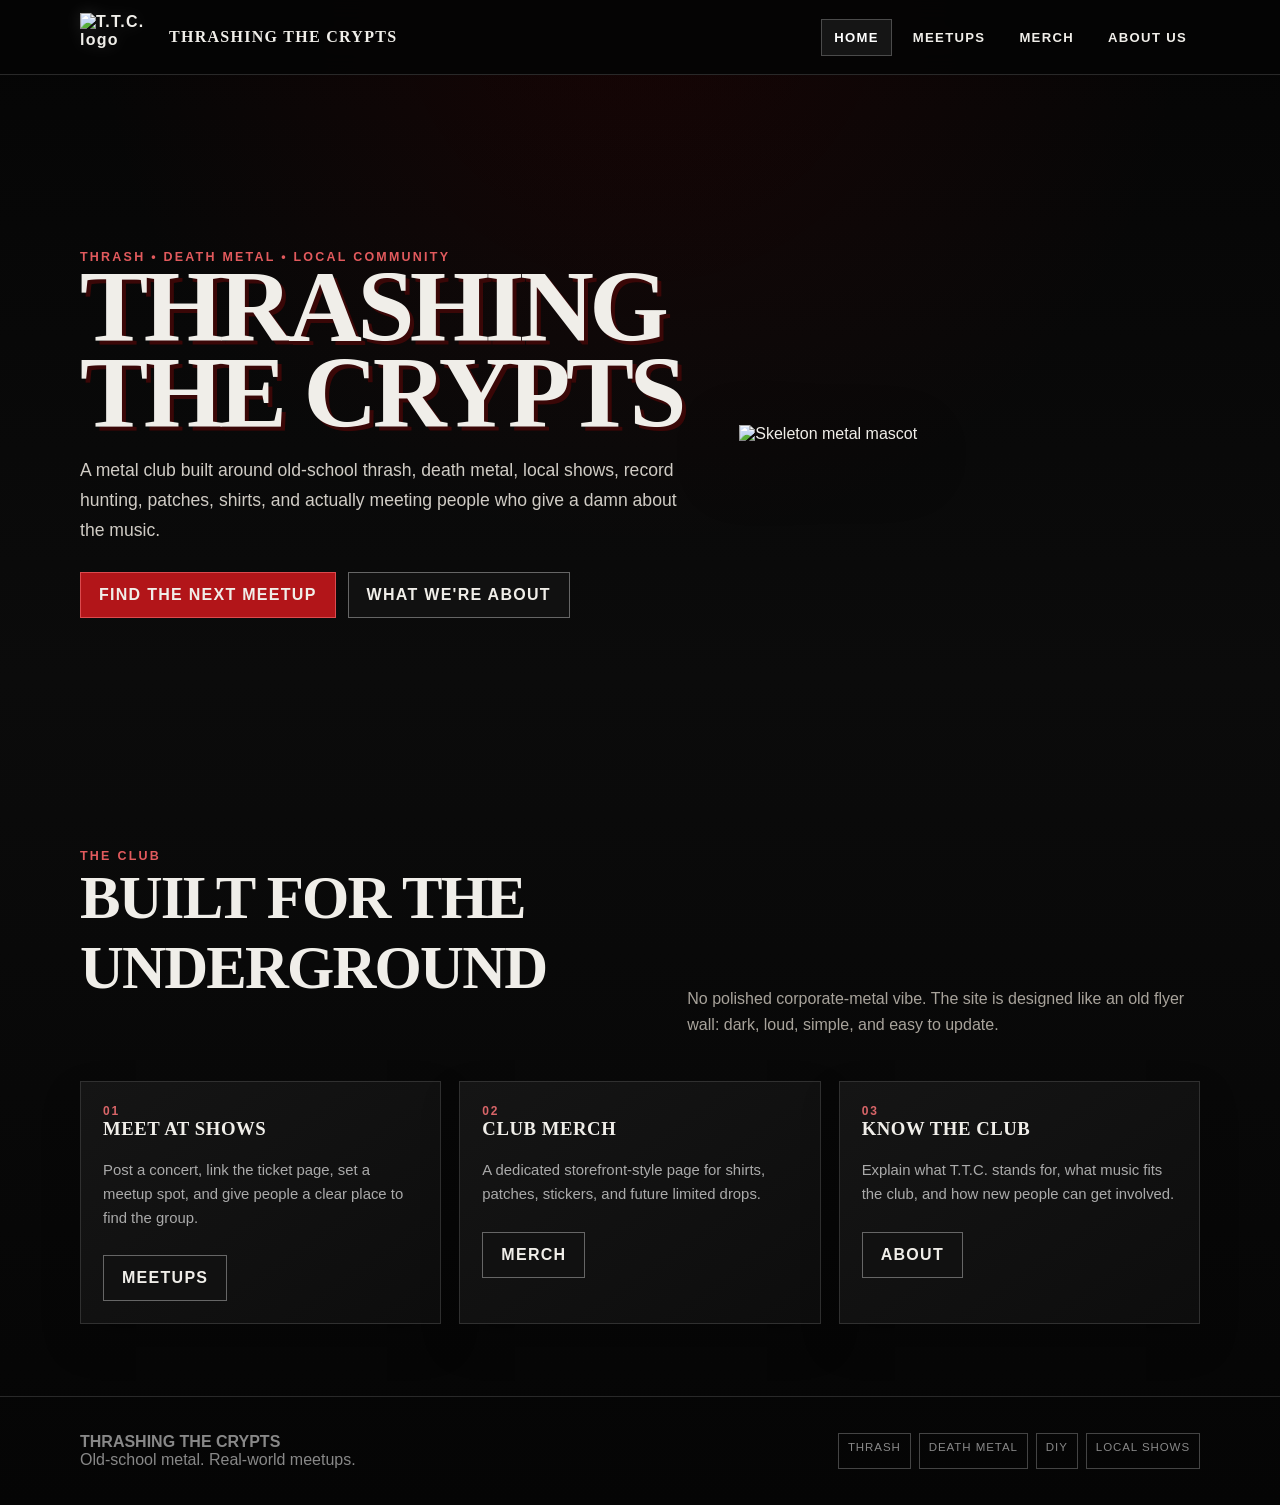
==== index.html @ abac71ce "Add files via upload" ====
<!doctype html>
<html lang="en">
<head>
<meta charset="utf-8">
<meta name="viewport" content="width=device-width,initial-scale=1">
<meta name="theme-color" content="#070707">
<title>Home | Thrashing the Crypts</title>
<meta name="description" content="Thrashing the Crypts — an old-school thrash and death metal club for meetups, shows, merch, and community.">
<link rel="stylesheet" href="styles.css">
<script defer src="script.js"></script>
</head>
<body>
<header>
  <div class="wrap nav">
    <a class="brand" href="index.html"><img src="assets/ttc-logo.png" alt="T.T.C. logo"><span>Thrashing the Crypts</span></a>
    <nav><a class="active" href="index.html">Home</a><a class="" href="meetups.html">Meetups</a><a class="" href="merch.html">Merch</a><a class="" href="about.html">About Us</a></nav>
  </div>
</header>

<main>
<section class="wrap hero">
  <div>
    <div class="eyebrow">Thrash • Death Metal • Local Community</div>
    <h1>Thrashing<br>the Crypts</h1>
    <p class="lead">A metal club built around old-school thrash, death metal, local shows, record hunting, patches, shirts, and actually meeting people who give a damn about the music.</p>
    <div class="actions">
      <a class="btn primary" href="meetups.html">Find the next meetup</a>
      <a class="btn" href="about.html">What we're about</a>
    </div>
  </div>
  <div class="hero-art"><img src="assets/skeleton-warrior.png" alt="Skeleton metal mascot"></div>
</section>
<section class="section">
  <div class="wrap">
    <div class="section-head"><div><div class="eyebrow">The club</div><h2>Built for the underground</h2></div>
    <p>No polished corporate-metal vibe. The site is designed like an old flyer wall: dark, loud, simple, and easy to update.</p></div>
    <div class="grid">
      <article class="card"><div class="kicker">01</div><h3>Meet at shows</h3><p class="meta">Post a concert, link the ticket page, set a meetup spot, and give people a clear place to find the group.</p><a class="btn" href="meetups.html">Meetups</a></article>
      <article class="card"><div class="kicker">02</div><h3>Club merch</h3><p class="meta">A dedicated storefront-style page for shirts, patches, stickers, and future limited drops.</p><a class="btn" href="merch.html">Merch</a></article>
      <article class="card"><div class="kicker">03</div><h3>Know the club</h3><p class="meta">Explain what T.T.C. stands for, what music fits the club, and how new people can get involved.</p><a class="btn" href="about.html">About</a></article>
    </div>
  </div>
</section>
</main>

<footer>
  <div class="wrap footer-row">
    <div><strong>THRASHING THE CRYPTS</strong><br><span>Old-school metal. Real-world meetups.</span></div>
    <div class="badge-row"><span class="badge">Thrash</span><span class="badge">Death Metal</span><span class="badge">DIY</span><span class="badge">Local Shows</span></div>
  </div>
</footer>
</body>
</html>
---- styles.css ----
:root{
  --bg:#070707;
  --panel:#111;
  --panel2:#181818;
  --ink:#f0eee9;
  --muted:#a8a39b;
  --red:#b21519;
  --steel:#c8d0d8;
  --line:#373737;
}
*{box-sizing:border-box}
html{scroll-behavior:smooth}
body{
  margin:0;
  background:
    radial-gradient(circle at top, rgba(120,0,0,.15), transparent 34rem),
    linear-gradient(180deg,#050505,#0b0b0b 45%,#050505);
  color:var(--ink);
  font-family:Arial,Helvetica,sans-serif;
  min-height:100vh;
}
a{color:inherit}
.wrap{width:min(1120px,calc(100% - 32px));margin:auto}
header{
  position:sticky;top:0;z-index:20;
  background:rgba(5,5,5,.92);
  border-bottom:1px solid #292929;
  backdrop-filter:blur(12px);
}
.nav{display:flex;align-items:center;justify-content:space-between;gap:20px;min-height:74px}
.brand{display:flex;align-items:center;gap:13px;text-decoration:none;font-weight:900;letter-spacing:.08em}
.brand img{width:76px;height:48px;object-fit:contain;filter:drop-shadow(0 0 8px rgba(255,255,255,.14))}
.brand span{font-family:Georgia,serif;text-transform:uppercase}
nav{display:flex;gap:8px;flex-wrap:wrap}
nav a{
  text-decoration:none;text-transform:uppercase;font-weight:800;
  font-size:.82rem;letter-spacing:.1em;padding:10px 12px;border:1px solid transparent;
}
nav a:hover,nav a.active{border-color:#4b4b4b;background:#151515;color:#fff}
.hero{
  min-height:78vh;display:grid;grid-template-columns:1.15fr .85fr;
  gap:36px;align-items:center;padding:60px 0 44px;
}
.eyebrow{color:#e25a5d;font-weight:900;letter-spacing:.18em;text-transform:uppercase;font-size:.78rem}
h1,h2,h3{font-family:Georgia,"Times New Roman",serif;text-transform:uppercase;margin-top:0}
h1{font-size:clamp(3.2rem,8vw,7.2rem);line-height:.84;letter-spacing:-.045em;margin-bottom:20px;text-shadow:4px 4px 0 #3a0707}
h2{font-size:clamp(2rem,5vw,3.8rem);letter-spacing:-.03em}
h3{letter-spacing:.03em}
.lead{font-size:1.1rem;line-height:1.7;color:#d0ccc5;max-width:700px}
.hero-art{display:flex;align-items:center;justify-content:center}
.hero-art img{width:min(100%,520px);max-height:620px;object-fit:contain;filter:drop-shadow(0 20px 30px #000)}
.actions{display:flex;gap:12px;flex-wrap:wrap;margin-top:26px}
.btn{
  display:inline-block;text-decoration:none;font-weight:900;text-transform:uppercase;
  letter-spacing:.08em;border:1px solid #666;padding:13px 18px;background:#111;
}
.btn.primary{background:var(--red);border-color:#dc4a4e}
.btn:hover{transform:translateY(-1px);filter:brightness(1.12)}
.section{padding:72px 0}
.section.tight{padding-top:35px}
.section-head{display:flex;justify-content:space-between;align-items:end;gap:24px;margin-bottom:28px}
.section-head p{max-width:620px;color:var(--muted);line-height:1.6}
.grid{display:grid;grid-template-columns:repeat(3,1fr);gap:18px}
.card{
  background:linear-gradient(145deg,#151515,#0d0d0d);
  border:1px solid #303030;padding:22px;position:relative;overflow:hidden;
  box-shadow:0 18px 36px rgba(0,0,0,.22);
}
.card::after{
  content:"";position:absolute;inset:auto -30% -80% 30%;height:180px;
  background:radial-gradient(circle,rgba(177,21,25,.15),transparent 70%);
}
.kicker{font-size:.75rem;text-transform:uppercase;color:#d86568;letter-spacing:.15em;font-weight:900}
.meta{color:#aaa;line-height:1.6;font-size:.93rem}
.card .btn{position:relative;z-index:2;margin-top:10px}
.band{font-size:1.6rem;margin:8px 0 6px}
.form-grid{display:grid;grid-template-columns:repeat(2,1fr);gap:14px}
label{display:block;font-weight:800;text-transform:uppercase;letter-spacing:.06em;font-size:.76rem;margin-bottom:7px}
input,textarea{
  width:100%;background:#0a0a0a;color:white;border:1px solid #404040;padding:12px;font:inherit;
}
textarea{min-height:110px;resize:vertical}
.full{grid-column:1/-1}
.notice{border-left:4px solid var(--red);padding:14px 16px;background:#141414;color:#c8c4bd;margin:18px 0}
.product img{width:100%;aspect-ratio:1/1;object-fit:contain;background:#080808;border:1px solid #282828;margin-bottom:16px}
.price{font-weight:900;font-size:1.2rem}
footer{border-top:1px solid #292929;padding:36px 0;color:#888}
.footer-row{display:flex;justify-content:space-between;gap:24px;flex-wrap:wrap}
.badge-row{display:flex;gap:8px;flex-wrap:wrap}
.badge{border:1px solid #444;padding:7px 9px;text-transform:uppercase;font-size:.72rem;letter-spacing:.08em}
.empty-state{color:#9c9892;border:1px dashed #3c3c3c;padding:26px;text-align:center}
.about-layout{display:grid;grid-template-columns:.8fr 1.2fr;gap:28px}
.about-logo img{width:100%;max-width:430px;object-fit:contain}
.rule{height:1px;background:linear-gradient(90deg,var(--red),transparent);margin:28px 0}
@media (max-width:850px){
  .hero,.about-layout{grid-template-columns:1fr}
  .hero{padding-top:38px}
  .hero-art{order:-1}
  .hero-art img{max-height:340px}
  .grid{grid-template-columns:1fr}
  .form-grid{grid-template-columns:1fr}
  .full{grid-column:auto}
  .nav{align-items:flex-start;padding:13px 0;flex-direction:column}
  header{position:relative}
}
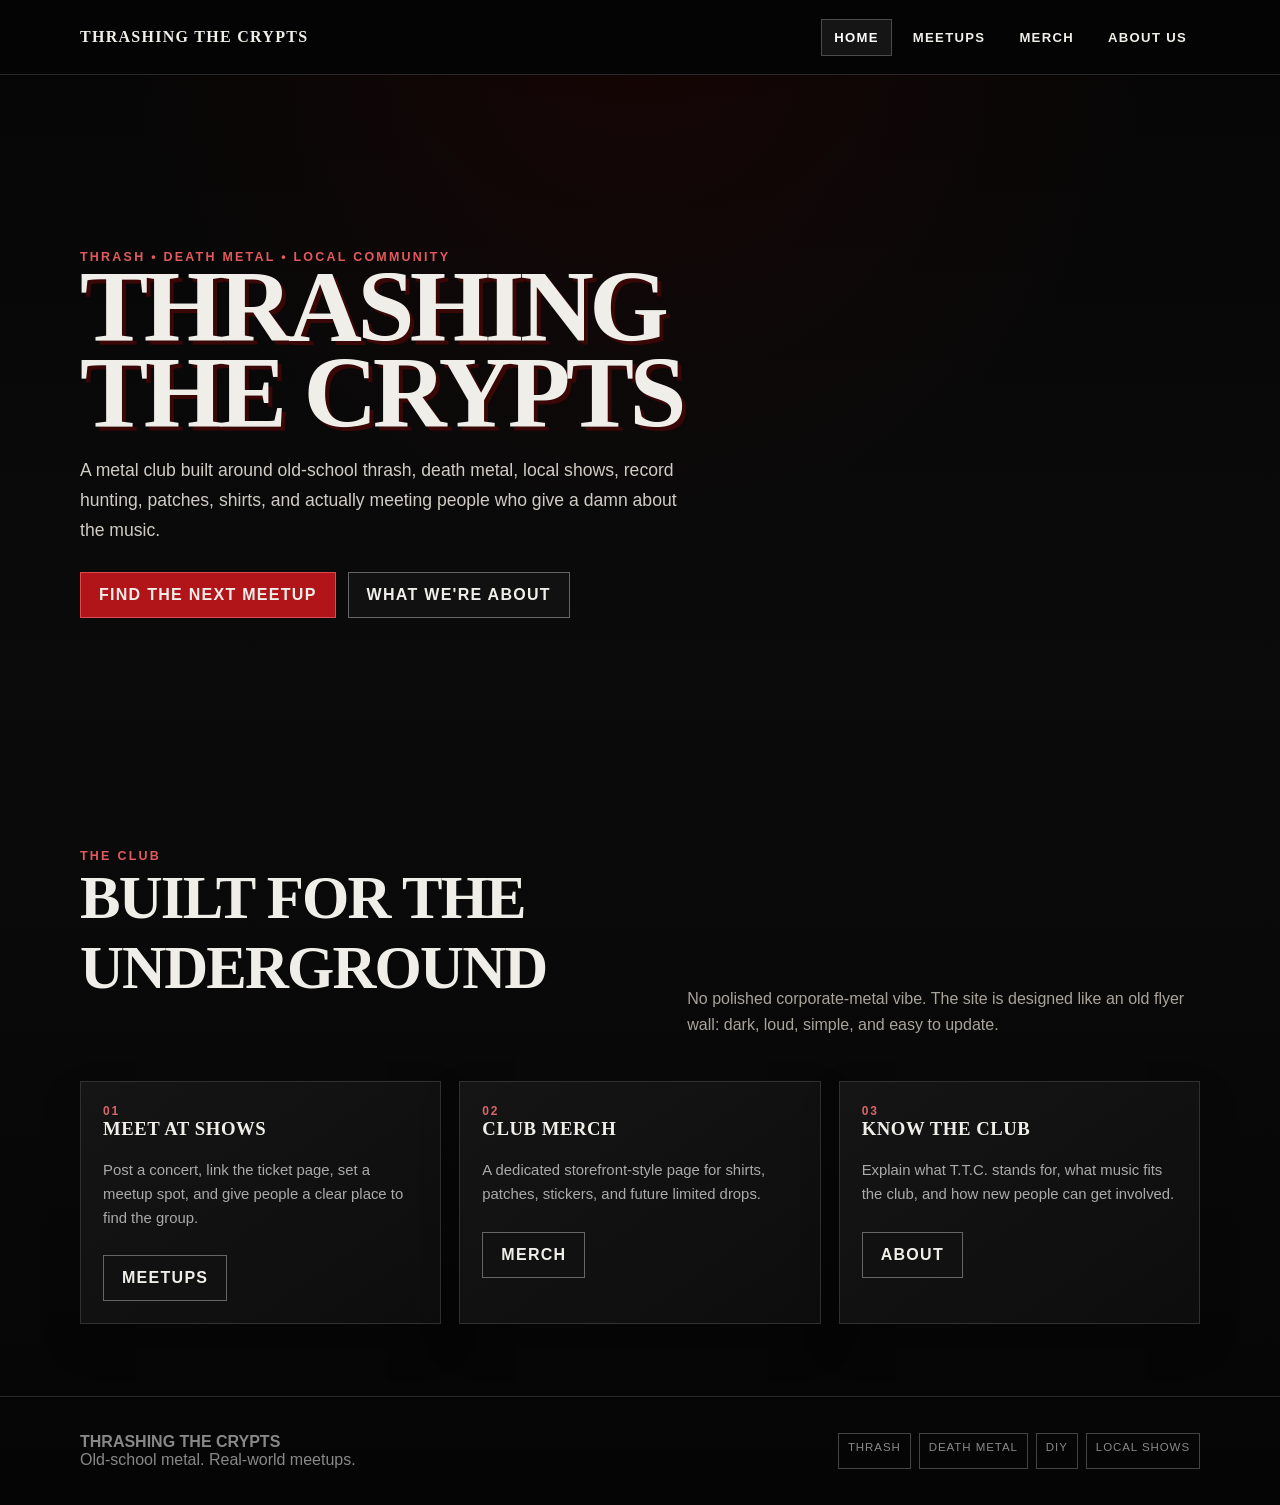
==== commit 1eaa2895: "Remove logo image and clear hero art in index.html Removed logo image from the navigation and cleare" ====
--- a/index.html
+++ b/index.html
@@ -12,7 +12,7 @@
 <body>
 <header>
   <div class="wrap nav">
-    <a class="brand" href="index.html"><img src="assets/ttc-logo.png" alt="T.T.C. logo"><span>Thrashing the Crypts</span></a>
+    <a class="brand" href="index.html"><span>Thrashing the Crypts</span></a>
     <nav><a class="active" href="index.html">Home</a><a class="" href="meetups.html">Meetups</a><a class="" href="merch.html">Merch</a><a class="" href="about.html">About Us</a></nav>
   </div>
 </header>
@@ -28,7 +28,7 @@
       <a class="btn" href="about.html">What we're about</a>
     </div>
   </div>
-  <div class="hero-art"><img src="assets/skeleton-warrior.png" alt="Skeleton metal mascot"></div>
+  <div class="hero-art"></div>
 </section>
 <section class="section">
   <div class="wrap">
@@ -50,4 +50,4 @@
   </div>
 </footer>
 </body>
-</html>+</html>
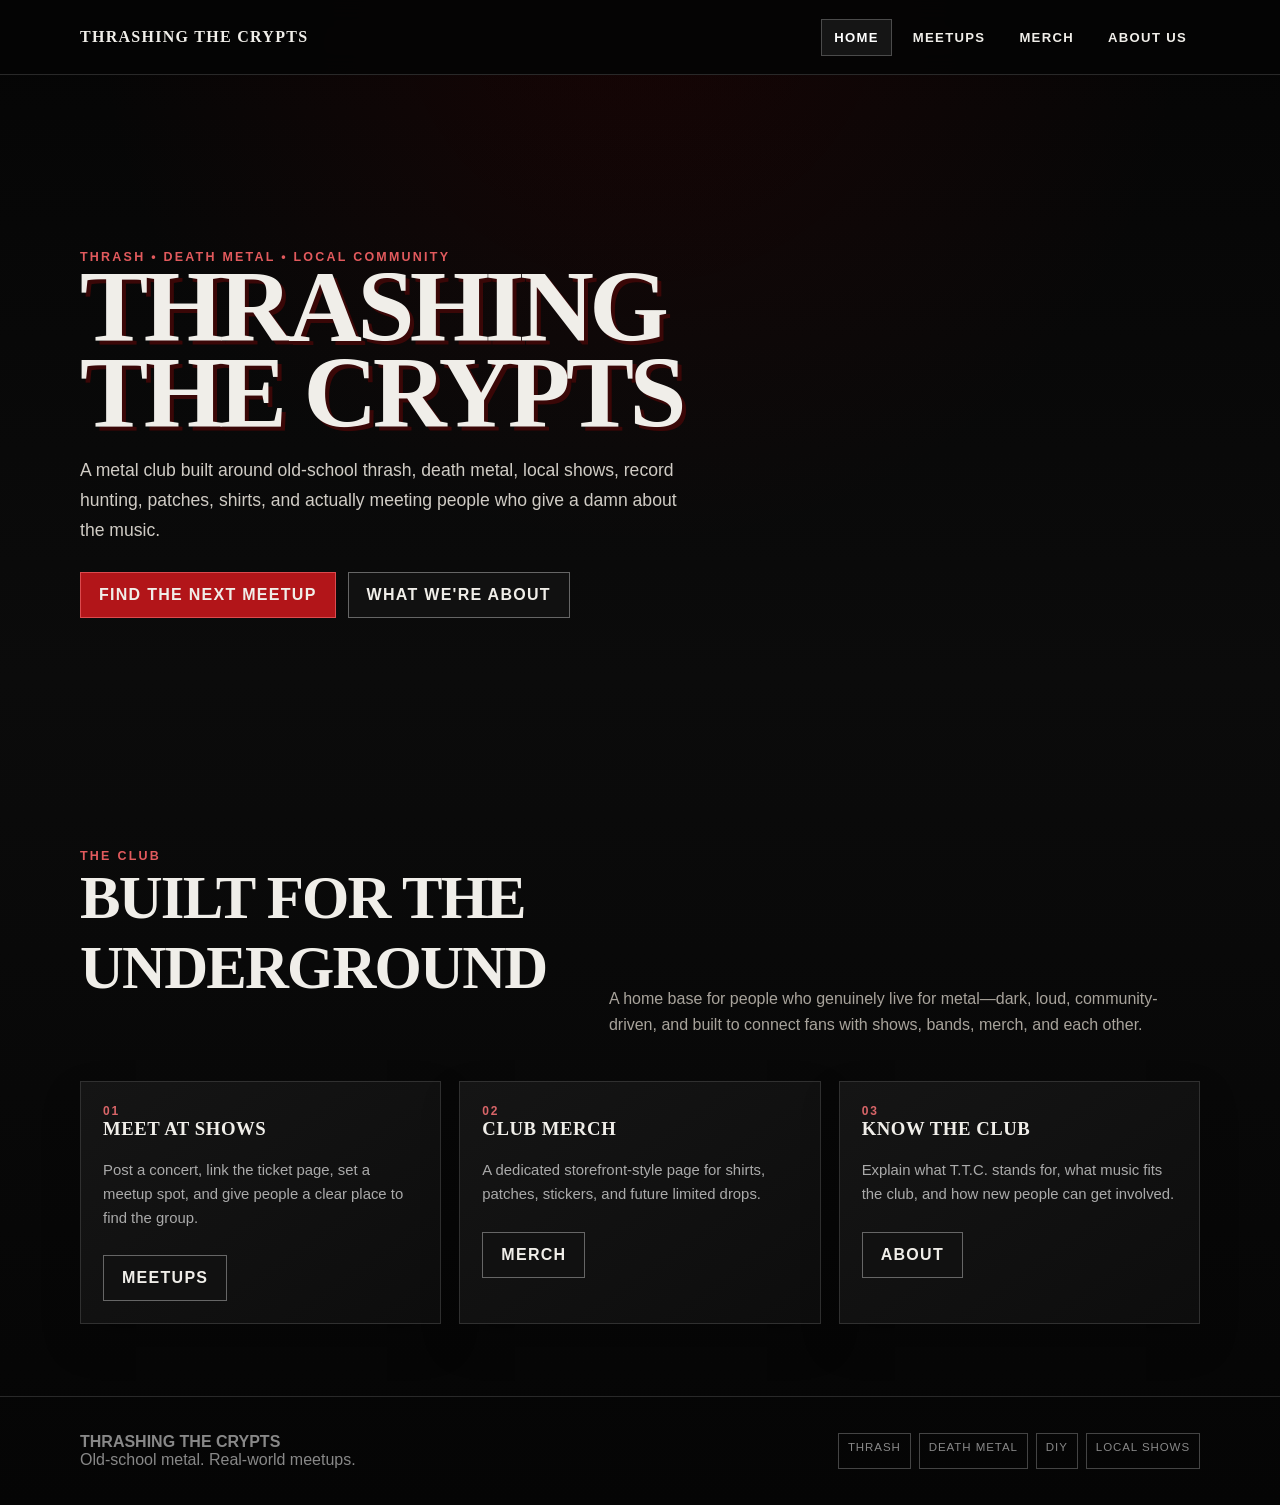
==== commit add0dc84: "Refine underground community message" ====
--- a/index.html
+++ b/index.html
@@ -33,7 +33,7 @@
 <section class="section">
   <div class="wrap">
     <div class="section-head"><div><div class="eyebrow">The club</div><h2>Built for the underground</h2></div>
-    <p>No polished corporate-metal vibe. The site is designed like an old flyer wall: dark, loud, simple, and easy to update.</p></div>
+    <p>A home base for people who genuinely live for metal—dark, loud, community-driven, and built to connect fans with shows, bands, merch, and each other.</p></div>
     <div class="grid">
       <article class="card"><div class="kicker">01</div><h3>Meet at shows</h3><p class="meta">Post a concert, link the ticket page, set a meetup spot, and give people a clear place to find the group.</p><a class="btn" href="meetups.html">Meetups</a></article>
       <article class="card"><div class="kicker">02</div><h3>Club merch</h3><p class="meta">A dedicated storefront-style page for shirts, patches, stickers, and future limited drops.</p><a class="btn" href="merch.html">Merch</a></article>
--- a/styles.css
+++ b/styles.css
@@ -104,3 +104,15 @@
   .nav{align-items:flex-start;padding:13px 0;flex-direction:column}
   header{position:relative}
 }
+.tour-board{margin:2rem 0 3rem}
+.tour-board-head{margin-bottom:1.25rem}
+.tour-grid{align-items:start}
+.tour-card{display:flex;flex-direction:column;gap:1rem}
+.tour-card .btn{align-self:flex-start;margin-top:auto}
+.tour-dates{list-style:none;margin:0;padding:0;border-top:1px solid var(--line)}
+.tour-dates li{display:grid;grid-template-columns:5.25rem 1fr;gap:.75rem;padding:.7rem 0;border-bottom:1px solid var(--line)}
+.tour-dates time{color:var(--acid);font-weight:800;text-transform:uppercase}
+.tour-dates span{color:var(--muted);line-height:1.4}
+.tour-updated{margin:.9rem 0 0;color:var(--muted);font-size:.85rem;text-align:right}
+.tour-disclaimer{margin:1rem 0 0;padding:12px 14px;border-left:3px solid var(--red);background:#101010;color:var(--muted);font-size:.82rem;line-height:1.55}
+@media (max-width:600px){.tour-dates li{grid-template-columns:4.75rem 1fr}.tour-updated{text-align:left}}
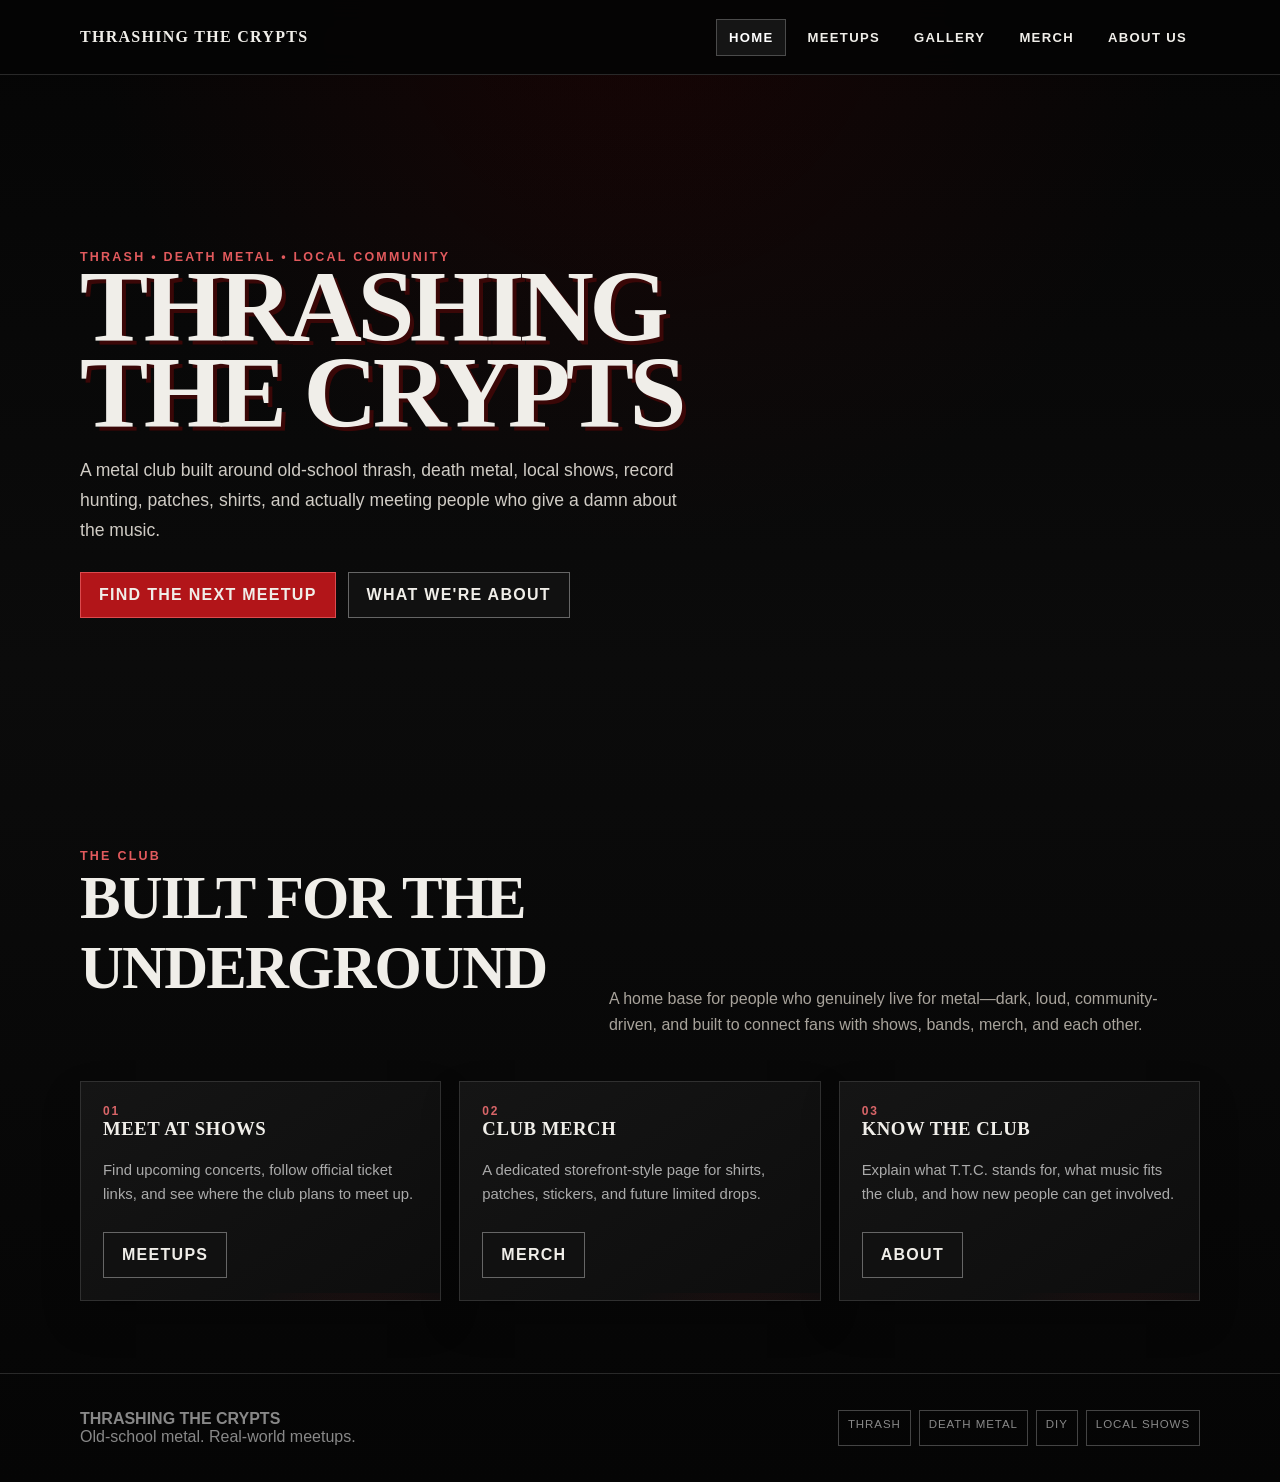
==== commit 2cee277a: "Publish gallery photos and clean up missing images" ====
--- a/index.html
+++ b/index.html
@@ -13,7 +13,7 @@
 <header>
   <div class="wrap nav">
     <a class="brand" href="index.html"><span>Thrashing the Crypts</span></a>
-    <nav><a class="active" href="index.html">Home</a><a class="" href="meetups.html">Meetups</a><a class="" href="merch.html">Merch</a><a class="" href="about.html">About Us</a></nav>
+    <nav><a class="active" href="index.html">Home</a><a class="" href="meetups.html">Meetups</a><a class="" href="gallery.html">Gallery</a><a class="" href="merch.html">Merch</a><a class="" href="about.html">About Us</a></nav>
   </div>
 </header>
 
@@ -35,7 +35,7 @@
     <div class="section-head"><div><div class="eyebrow">The club</div><h2>Built for the underground</h2></div>
     <p>A home base for people who genuinely live for metal—dark, loud, community-driven, and built to connect fans with shows, bands, merch, and each other.</p></div>
     <div class="grid">
-      <article class="card"><div class="kicker">01</div><h3>Meet at shows</h3><p class="meta">Post a concert, link the ticket page, set a meetup spot, and give people a clear place to find the group.</p><a class="btn" href="meetups.html">Meetups</a></article>
+      <article class="card"><div class="kicker">01</div><h3>Meet at shows</h3><p class="meta">Find upcoming concerts, follow official ticket links, and see where the club plans to meet up.</p><a class="btn" href="meetups.html">Meetups</a></article>
       <article class="card"><div class="kicker">02</div><h3>Club merch</h3><p class="meta">A dedicated storefront-style page for shirts, patches, stickers, and future limited drops.</p><a class="btn" href="merch.html">Merch</a></article>
       <article class="card"><div class="kicker">03</div><h3>Know the club</h3><p class="meta">Explain what T.T.C. stands for, what music fits the club, and how new people can get involved.</p><a class="btn" href="about.html">About</a></article>
     </div>
@@ -51,3 +51,4 @@
 </footer>
 </body>
 </html>
+
--- a/styles.css
+++ b/styles.css
@@ -91,6 +91,7 @@
 .badge{border:1px solid #444;padding:7px 9px;text-transform:uppercase;font-size:.72rem;letter-spacing:.08em}
 .empty-state{color:#9c9892;border:1px dashed #3c3c3c;padding:26px;text-align:center}
 .about-layout{display:grid;grid-template-columns:.8fr 1.2fr;gap:28px}
+.about-layout-text-only{grid-template-columns:1fr}
 .about-logo img{width:100%;max-width:430px;object-fit:contain}
 .rule{height:1px;background:linear-gradient(90deg,var(--red),transparent);margin:28px 0}
 @media (max-width:850px){
@@ -115,4 +116,16 @@
 .tour-dates span{color:var(--muted);line-height:1.4}
 .tour-updated{margin:.9rem 0 0;color:var(--muted);font-size:.85rem;text-align:right}
 .tour-disclaimer{margin:1rem 0 0;padding:12px 14px;border-left:3px solid var(--red);background:#101010;color:var(--muted);font-size:.82rem;line-height:1.55}
+.pit-preview{margin:1rem 0 4rem}
+.pit-preview-grid{display:grid;grid-template-columns:1.05fr .95fr;gap:14px}
+.pit-preview-grid img{width:100%;height:360px;object-fit:cover;border:1px solid #3b3b3b;filter:saturate(.9) contrast(1.06)}
+.gallery-head{margin-bottom:34px}
+.photo-wall{display:grid;grid-template-columns:repeat(2,1fr);gap:18px;align-items:start}
+.photo-card{margin:0;background:#0d0d0d;border:1px solid #333;padding:10px;transform:rotate(-.35deg)}
+.photo-card:nth-child(even){transform:rotate(.4deg)}
+.photo-card img{display:block;width:100%;height:520px;object-fit:cover;background:#050505}
+.photo-card.wide img{height:390px}
+.photo-card figcaption{padding:11px 5px 3px;color:var(--muted);font-size:.78rem;font-weight:800;letter-spacing:.1em;text-transform:uppercase}
 @media (max-width:600px){.tour-dates li{grid-template-columns:4.75rem 1fr}.tour-updated{text-align:left}}
+@media (max-width:700px){.pit-preview-grid,.photo-wall{grid-template-columns:1fr}.pit-preview-grid img,.photo-card img,.photo-card.wide img{height:auto}.photo-card,.photo-card:nth-child(even){transform:none}}
+
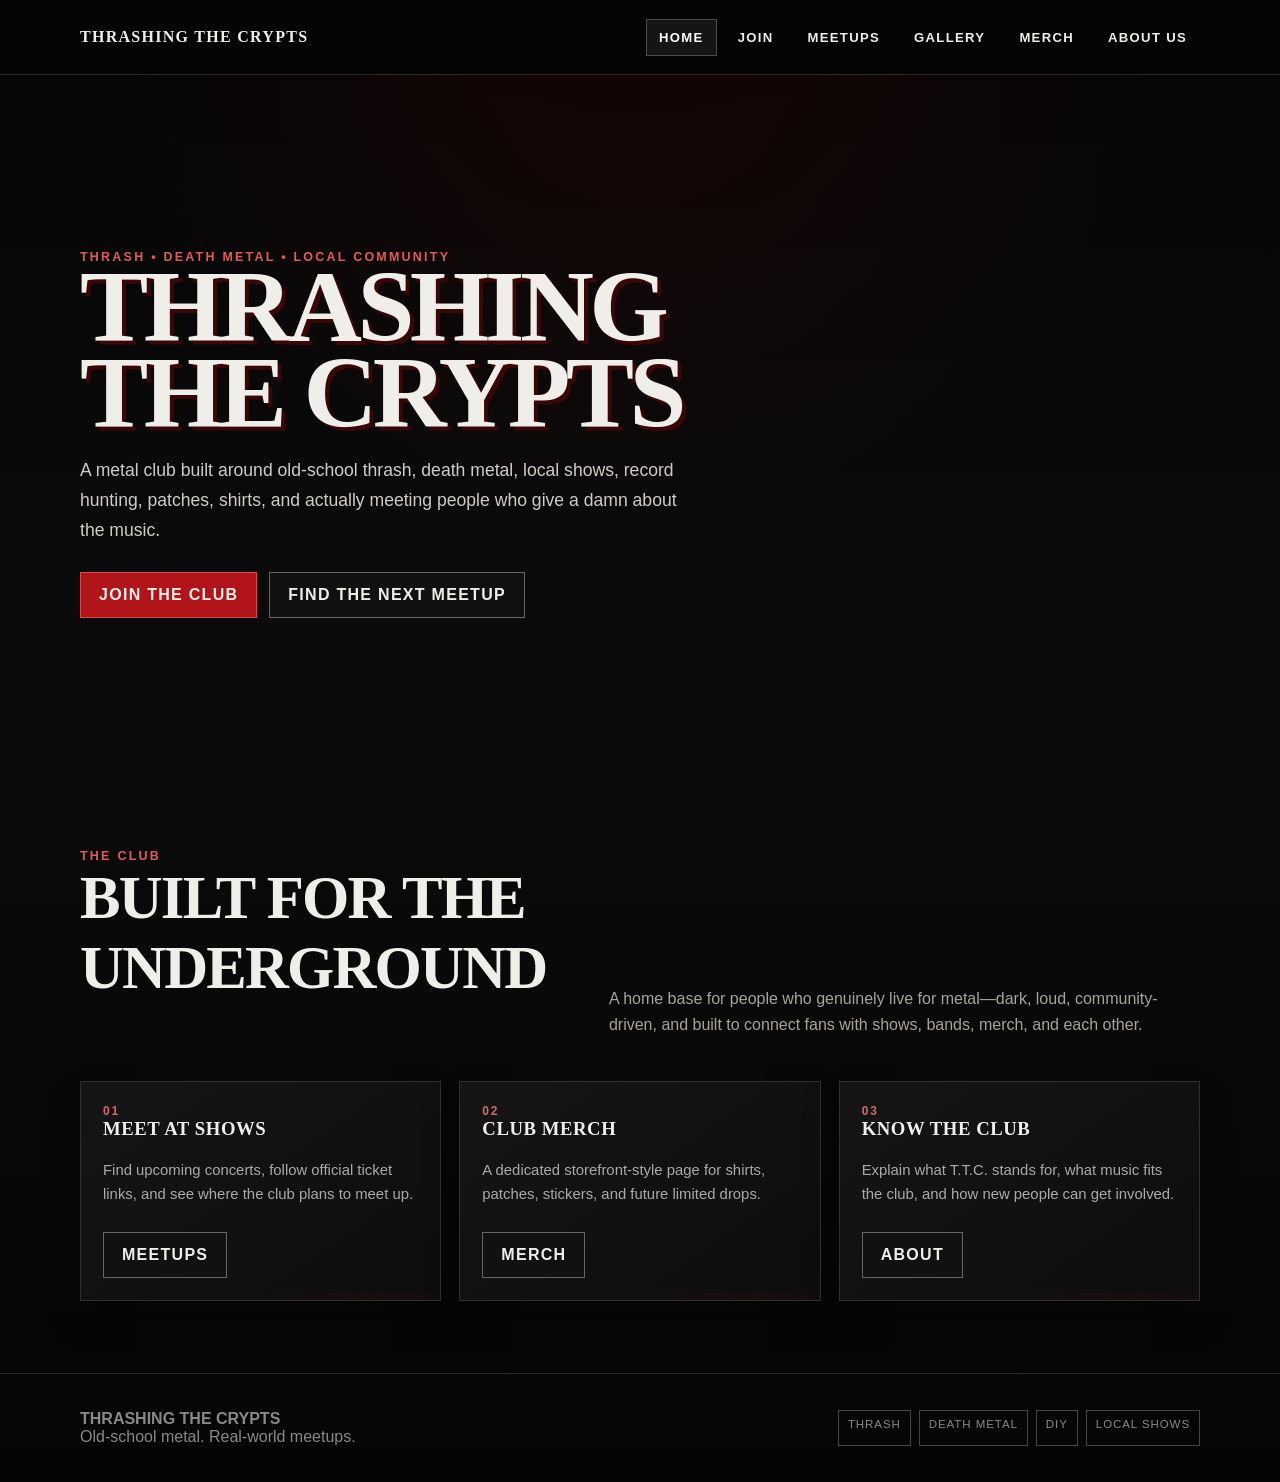
==== commit 38f2d77a: "Add Mailchimp-powered Join page" ====
--- a/index.html
+++ b/index.html
@@ -13,7 +13,7 @@
 <header>
   <div class="wrap nav">
     <a class="brand" href="index.html"><span>Thrashing the Crypts</span></a>
-    <nav><a class="active" href="index.html">Home</a><a class="" href="meetups.html">Meetups</a><a class="" href="gallery.html">Gallery</a><a class="" href="merch.html">Merch</a><a class="" href="about.html">About Us</a></nav>
+    <nav><a class="active" href="index.html">Home</a><a class="" href="join.html">Join</a><a class="" href="meetups.html">Meetups</a><a class="" href="gallery.html">Gallery</a><a class="" href="merch.html">Merch</a><a class="" href="about.html">About Us</a></nav>
   </div>
 </header>
 
@@ -24,8 +24,8 @@
     <h1>Thrashing<br>the Crypts</h1>
     <p class="lead">A metal club built around old-school thrash, death metal, local shows, record hunting, patches, shirts, and actually meeting people who give a damn about the music.</p>
     <div class="actions">
-      <a class="btn primary" href="meetups.html">Find the next meetup</a>
-      <a class="btn" href="about.html">What we're about</a>
+      <a class="btn primary" href="join.html">Join the club</a>
+      <a class="btn" href="meetups.html">Find the next meetup</a>
     </div>
   </div>
   <div class="hero-art"></div>
--- a/styles.css
+++ b/styles.css
@@ -92,10 +92,16 @@
 .empty-state{color:#9c9892;border:1px dashed #3c3c3c;padding:26px;text-align:center}
 .about-layout{display:grid;grid-template-columns:.8fr 1.2fr;gap:28px}
 .about-layout-text-only{grid-template-columns:1fr}
+.join-layout{display:grid;grid-template-columns:minmax(0,1.1fr) minmax(300px,.9fr);gap:34px;align-items:start}
+.join-form{display:grid;gap:15px}
+.join-form h2{margin-bottom:4px}
+.join-form input{width:100%}
+.join-form .btn{justify-self:start}
+.mailchimp-honeypot{position:absolute;left:-5000px}
 .about-logo img{width:100%;max-width:430px;object-fit:contain}
 .rule{height:1px;background:linear-gradient(90deg,var(--red),transparent);margin:28px 0}
 @media (max-width:850px){
-  .hero,.about-layout{grid-template-columns:1fr}
+  .hero,.about-layout,.join-layout{grid-template-columns:1fr}
   .hero{padding-top:38px}
   .hero-art{order:-1}
   .hero-art img{max-height:340px}
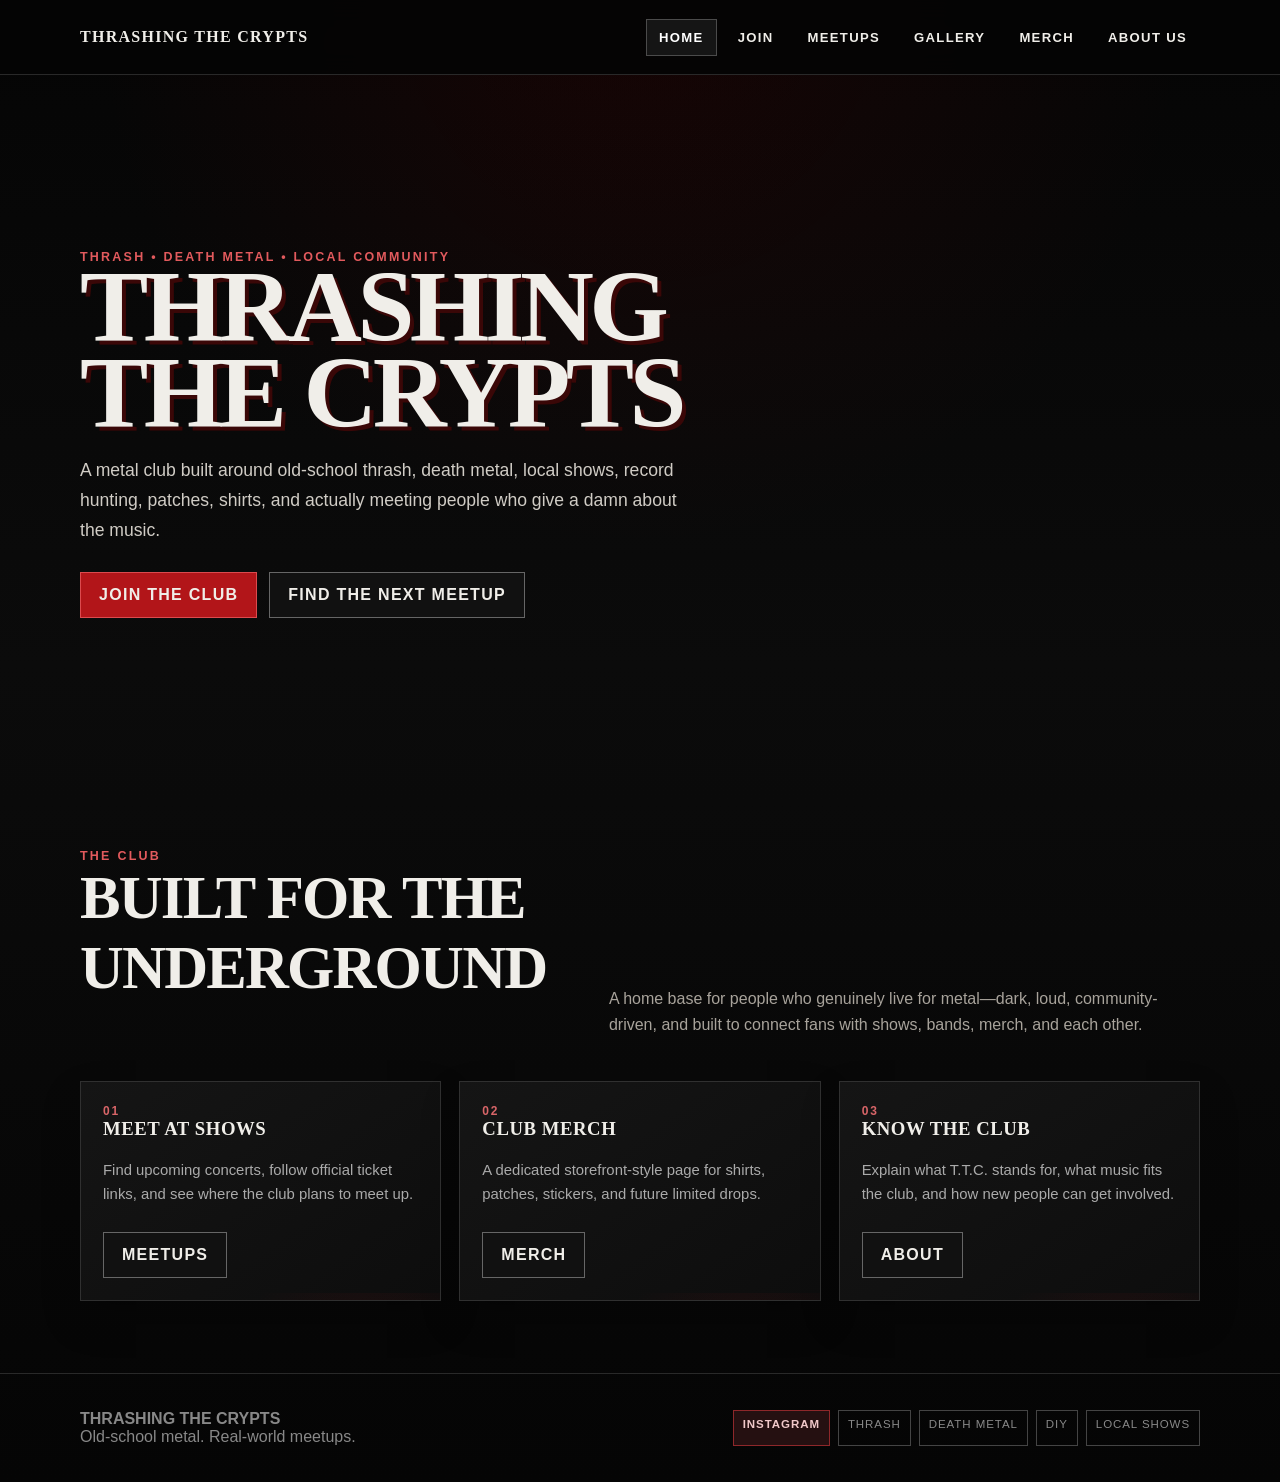
==== commit 8f6a59b2: "Polish Join page and add Instagram link" ====
--- a/index.html
+++ b/index.html
@@ -46,7 +46,7 @@
 <footer>
   <div class="wrap footer-row">
     <div><strong>THRASHING THE CRYPTS</strong><br><span>Old-school metal. Real-world meetups.</span></div>
-    <div class="badge-row"><span class="badge">Thrash</span><span class="badge">Death Metal</span><span class="badge">DIY</span><span class="badge">Local Shows</span></div>
+    <div class="badge-row"><a class="badge social-link" href="https://www.instagram.com/thrashing_the_crypts/" target="_blank" rel="noopener">Instagram</a><span class="badge">Thrash</span><span class="badge">Death Metal</span><span class="badge">DIY</span><span class="badge">Local Shows</span></div>
   </div>
 </footer>
 </body>
--- a/styles.css
+++ b/styles.css
@@ -89,14 +89,26 @@
 .footer-row{display:flex;justify-content:space-between;gap:24px;flex-wrap:wrap}
 .badge-row{display:flex;gap:8px;flex-wrap:wrap}
 .badge{border:1px solid #444;padding:7px 9px;text-transform:uppercase;font-size:.72rem;letter-spacing:.08em}
+.social-link{text-decoration:none;border-color:#8e272a;color:#f0c8c9;background:#251011;font-weight:900}
+.social-link:hover{background:var(--red);color:#fff}
 .empty-state{color:#9c9892;border:1px dashed #3c3c3c;padding:26px;text-align:center}
 .about-layout{display:grid;grid-template-columns:.8fr 1.2fr;gap:28px}
 .about-layout-text-only{grid-template-columns:1fr}
-.join-layout{display:grid;grid-template-columns:minmax(0,1.1fr) minmax(300px,.9fr);gap:34px;align-items:start}
-.join-form{display:grid;gap:15px}
-.join-form h2{margin-bottom:4px}
-.join-form input{width:100%}
-.join-form .btn{justify-self:start}
+.join-page{position:relative;overflow:hidden;min-height:calc(100vh - 74px);display:flex;align-items:center}
+.join-page::before{content:"T.T.C.";position:absolute;right:-.05em;top:.05em;font-family:Georgia,serif;font-size:clamp(9rem,26vw,24rem);font-weight:900;line-height:1;color:transparent;-webkit-text-stroke:1px rgba(255,255,255,.045);pointer-events:none}
+.join-layout{display:grid;grid-template-columns:minmax(0,1.15fr) minmax(320px,.85fr);gap:54px;align-items:center;position:relative;z-index:1}
+.join-copy h1{max-width:700px}
+.join-reasons{display:grid;gap:0;margin-top:34px;border-top:1px solid #353535;max-width:640px}
+.join-reasons div{display:grid;grid-template-columns:54px 1fr;align-items:center;gap:12px;padding:15px 4px;border-bottom:1px solid #353535;text-transform:uppercase;letter-spacing:.07em;font-size:.82rem;font-weight:800}
+.join-reasons strong{color:#e25a5d;font-family:Georgia,serif;font-size:1.15rem}
+.join-form{display:grid;gap:16px;padding:34px;border-color:#5d292b;background:linear-gradient(155deg,rgba(43,13,14,.96),#111 48%,#090909);box-shadow:0 28px 70px rgba(0,0,0,.55),0 0 35px rgba(178,21,25,.12)}
+.join-form::before{content:"";position:absolute;inset:0 0 auto;height:4px;background:linear-gradient(90deg,#6f0d10,#e25a5d,#6f0d10)}
+.join-form h2{margin:2px 0 8px;font-size:clamp(2rem,4vw,3.2rem)}
+.join-form label{color:#d7d2ca}
+.join-form input{width:100%;padding:15px;border-color:#655;background:#070707;font-size:1rem}
+.join-form input:focus{outline:2px solid #c8383c;outline-offset:2px}
+.join-form .btn{justify-self:stretch;text-align:center;padding:15px 18px;border:0;box-shadow:0 8px 24px rgba(178,21,25,.25)}
+.join-form .meta{margin-bottom:0}
 .mailchimp-honeypot{position:absolute;left:-5000px}
 .about-logo img{width:100%;max-width:430px;object-fit:contain}
 .rule{height:1px;background:linear-gradient(90deg,var(--red),transparent);margin:28px 0}
